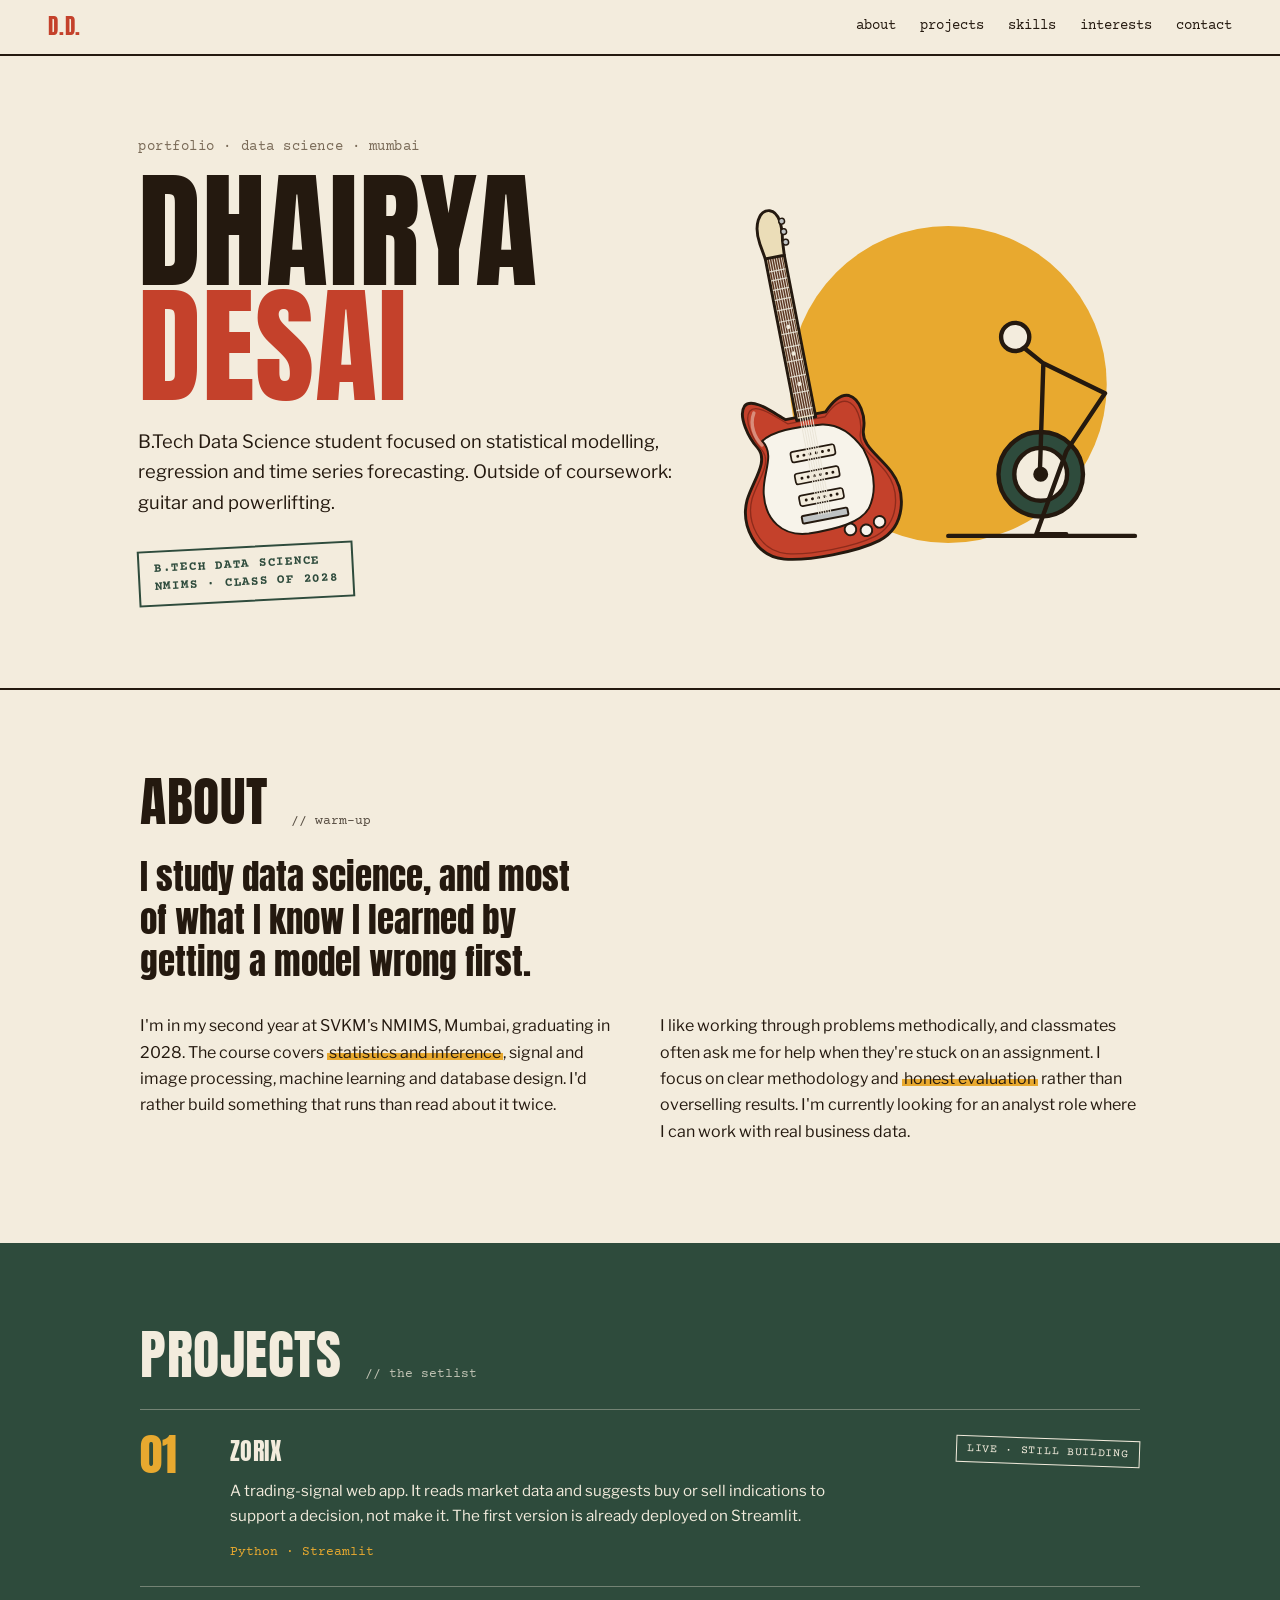
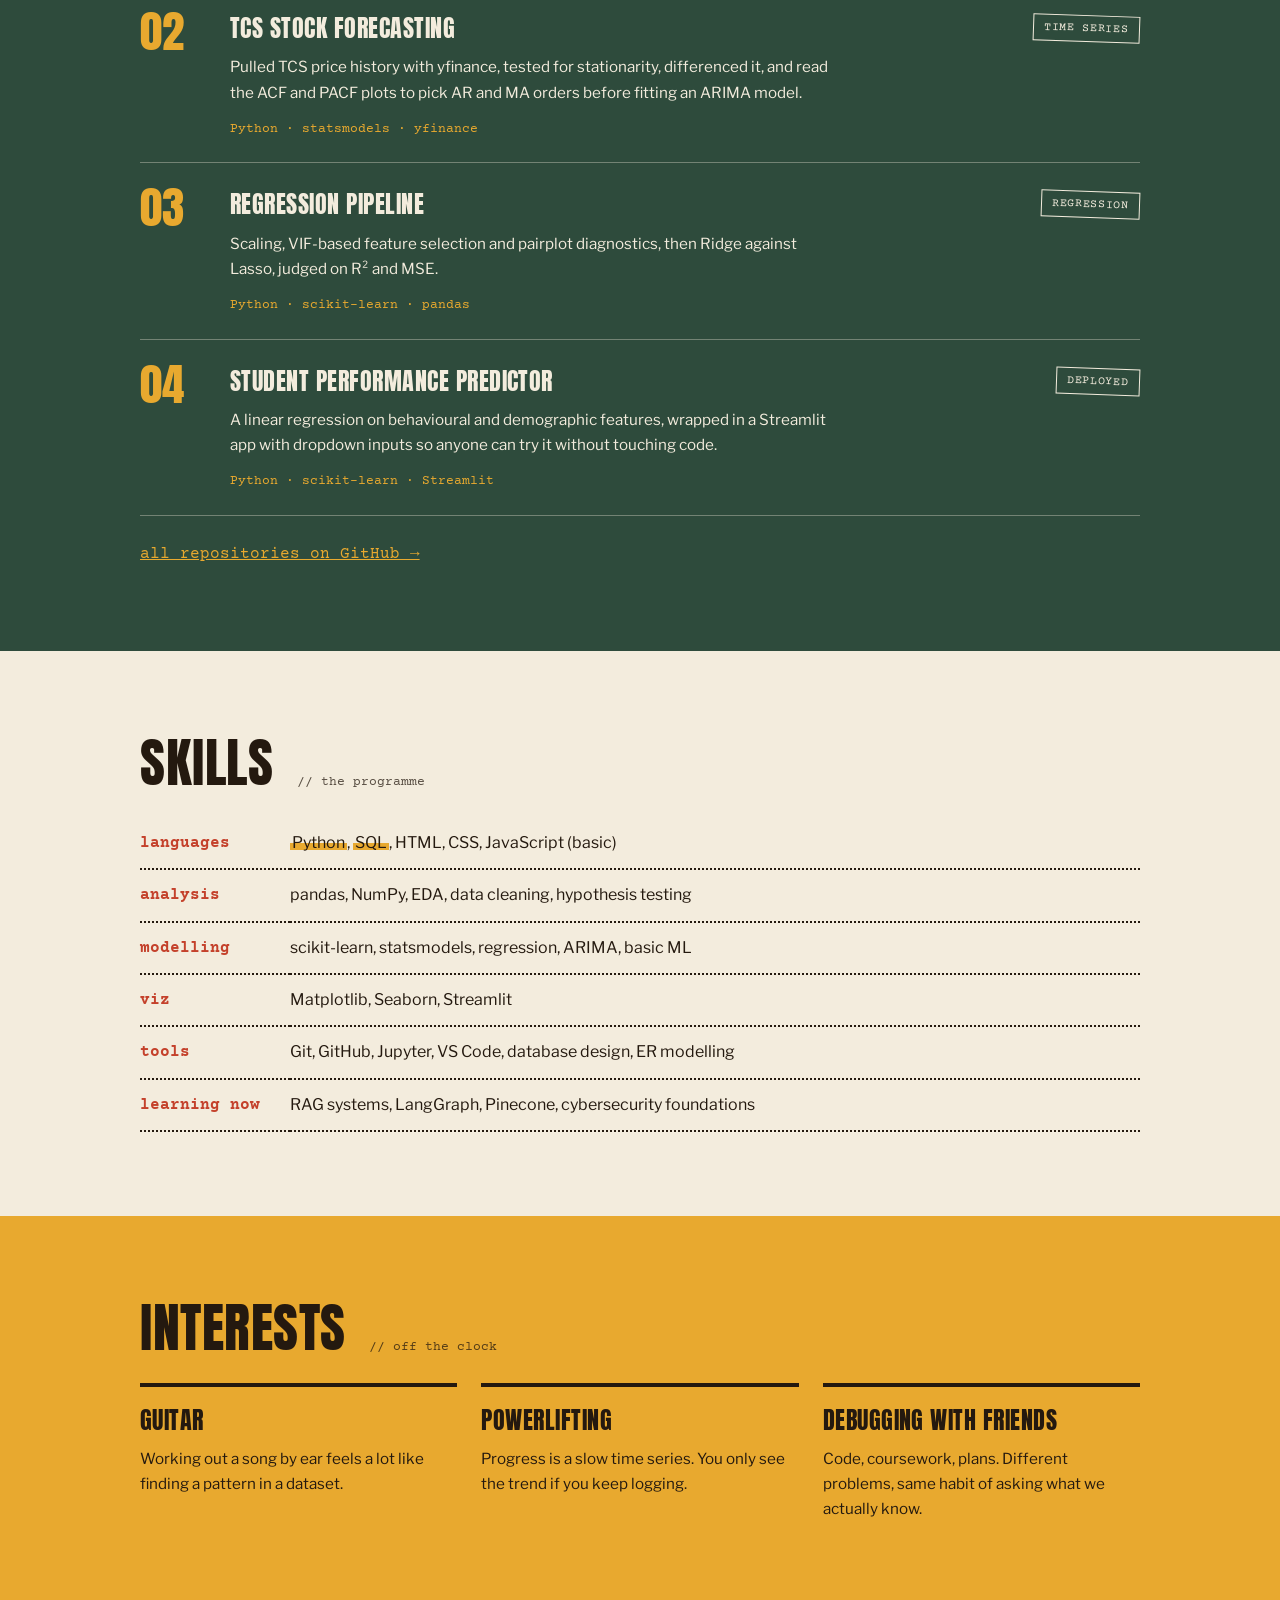
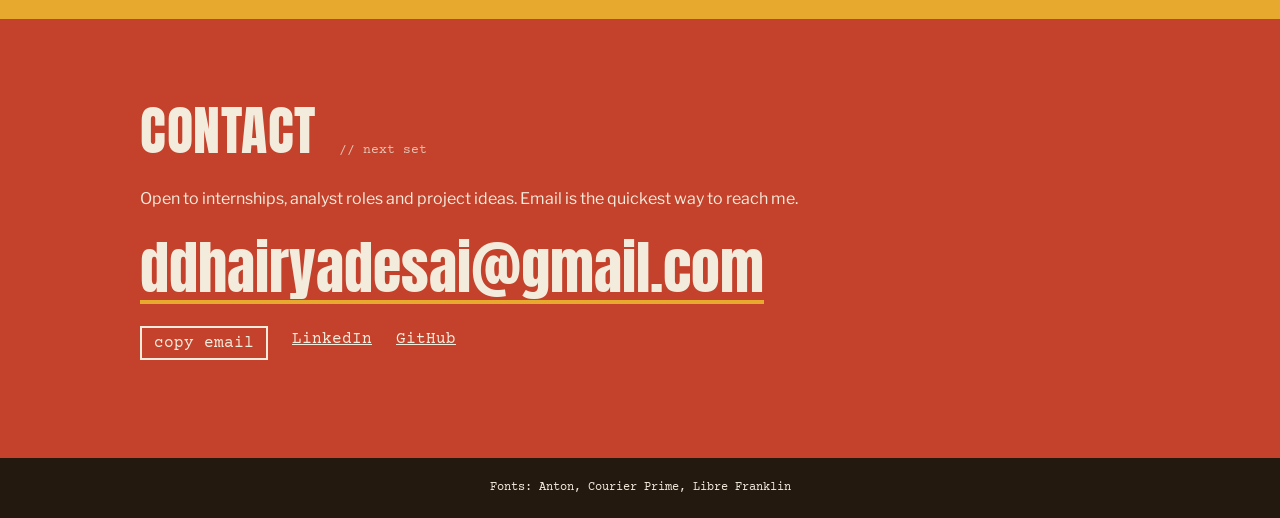
==== index.html @ fc38d4dc "Rename to index.html" ====
<!DOCTYPE html>
<html lang="en">

<head>
  <meta charset="UTF-8">
  <meta name="viewport" content="width=device-width, initial-scale=1.0">
  <title>Dhairya Desai — Data Science Portfolio</title>
  <meta name="description" content="Portfolio of Dhairya Desai, B.Tech Data Science student at NMIMS Mumbai.">
  <link rel="preconnect" href="https://fonts.googleapis.com">
  <link rel="preconnect" href="https://fonts.gstatic.com" crossorigin>
  <link
    href="https://fonts.googleapis.com/css2?family=Anton&family=Courier+Prime:wght@400;700&family=Libre+Franklin:wght@400;500;600&display=swap"
    rel="stylesheet">
  <link rel="stylesheet" href="style.css">
</head>

<body>

  <nav class="nav">
    <a class="mark" href="#top">D.D.</a>
    <div>
      <a href="#about">about</a>
      <a href="#projects">projects</a>
      <a href="#skills">skills</a>
      <a href="#interests">interests</a>
      <a href="#contact">contact</a>
    </div>
  </nav>

  <header class="hero" id="top">
    <div class="hero-text">
      <p class="kicker">portfolio · data science · mumbai</p>
      <h1>Dhairya<br><span>Desai</span></h1>
      <p class="intro">B.Tech Data Science student focused on statistical modelling, regression and time series
        forecasting. Outside of coursework: guitar and powerlifting.</p>
      <p class="stamp">B.Tech Data Science<br>NMIMS · Class of 2028</p>
    </div>

    <svg class="art" viewBox="0 0 460 440" role="img"
      aria-label="Illustration of a red and white electric guitar and a lifter at the start of a deadlift">
      <circle cx="240" cy="230" r="180" fill="#E8A92F" />
      <g transform="translate(108 420) rotate(-11) scale(.55)" stroke="#24190F" stroke-width="6" stroke-linejoin="round"
        stroke-linecap="round">
        <path id="body" fill="#C4412B"
          d="M-42 -286C-62 -302 -100 -346 -120 -330C-138 -312 -124 -262 -110 -240C-92 -208 -132 -176 -152 -138C-174 -92 -160 -22 -100 -4C-50 10 50 10 100 -4C160 -22 174 -92 152 -138C134 -176 100 -204 112 -236C122 -262 116 -300 96 -310C78 -318 56 -300 42 -286Z" />
        <path fill="none" stroke="#8E2B1B" stroke-width="3" transform="translate(0 -150) scale(.93) translate(0 150)"
          d="M-42 -286C-62 -302 -100 -346 -120 -330C-138 -312 -124 -262 -110 -240C-92 -208 -132 -176 -152 -138C-174 -92 -160 -22 -100 -4C-50 10 50 10 100 -4C160 -22 174 -92 152 -138C134 -176 100 -204 112 -236C122 -262 116 -300 96 -310C78 -318 56 -300 42 -286Z" />
        <path fill="none" stroke="#F3ECDD" stroke-opacity=".45" stroke-width="7"
          d="M-104 -312C-118 -290 -112 -262 -100 -244" />
        <path fill="#F7F3EA" stroke-width="4"
          d="M-98 -252C-72 -268 -30 -268 30 -262C66 -256 90 -226 104 -196C116 -156 118 -110 92 -74C70 -48 20 -44 -40 -46C-96 -50 -122 -92 -116 -142C-112 -186 -76 -216 -98 -252Z" />
        <g fill="#F3ECDD" stroke-width="3.5">
          <rect x="-46" y="-218" width="92" height="22" rx="5" />
          <rect x="-46" y="-172" width="92" height="22" rx="5" />
          <rect x="-46" y="-126" width="92" height="22" rx="5" />
        </g>
        <g fill="#24190F" stroke="none">
          <circle cx="-32" cy="-207" r="3" />
          <circle cx="-19" cy="-207" r="3" />
          <circle cx="-6" cy="-207" r="3" />
          <circle cx="7" cy="-207" r="3" />
          <circle cx="20" cy="-207" r="3" />
          <circle cx="33" cy="-207" r="3" />
          <circle cx="-32" cy="-161" r="3" />
          <circle cx="-19" cy="-161" r="3" />
          <circle cx="-6" cy="-161" r="3" />
          <circle cx="7" cy="-161" r="3" />
          <circle cx="20" cy="-161" r="3" />
          <circle cx="33" cy="-161" r="3" />
          <circle cx="-32" cy="-115" r="3" />
          <circle cx="-19" cy="-115" r="3" />
          <circle cx="-6" cy="-115" r="3" />
          <circle cx="7" cy="-115" r="3" />
          <circle cx="20" cy="-115" r="3" />
          <circle cx="33" cy="-115" r="3" />
        </g>
        <rect x="-48" y="-84" width="96" height="16" rx="3" fill="#BFC3C4" stroke-width="4" />
        <rect x="-20" y="-620" width="40" height="340" fill="#EBDDB8" />
        <rect x="-16" y="-618" width="32" height="332" fill="#5A3420" stroke="none" />
        <path stroke="#D8D2C4" stroke-width="2.5"
          d="M-16 -300H16M-16 -336H16M-16 -370H16M-16 -402H16M-16 -432H16M-16 -460H16M-16 -486H16M-16 -510H16M-16 -532H16M-16 -553H16M-16 -573H16M-16 -592H16" />
        <g fill="#F3ECDD" stroke="none">
          <circle cx="0" cy="-353" r="4.5" />
          <circle cx="0" cy="-417" r="4.5" />
          <circle cx="0" cy="-473" r="4.5" />
        </g>
        <path stroke="#E9E4D6" stroke-width="1.8"
          d="M-12 -620V-80M-7 -620V-80M-2 -620V-80M3 -620V-80M8 -620V-80M13 -620V-80" />
        <path fill="#EBDDB8" d="M-20 -620L-25 -652C-31 -692 -14 -722 8 -716C26 -710 28 -680 22 -650L20 -620Z" />
        <g fill="#BFC3C4" stroke-width="3">
          <circle cx="28" cy="-646" r="6" />
          <circle cx="28" cy="-668" r="6" />
          <circle cx="28" cy="-690" r="6" />
          <circle cx="-30" cy="-660" r="0" />
        </g>
        <g fill="#F7F3EA" stroke-width="4">
          <circle cx="46" cy="-38" r="12" />
          <circle cx="78" cy="-30" r="12" />
          <circle cx="108" cy="-42" r="12" />
        </g>
      </g>
      <g fill="none" stroke="#24190F" stroke-width="5" stroke-linecap="round" stroke-linejoin="round">
        <path d="M240 402H452" />
        <circle cx="345" cy="332" r="48" fill="#2E4B3C" />
        <circle cx="345" cy="332" r="30" fill="#F3ECDD" />
        <circle cx="345" cy="332" r="6" fill="#24190F" />
        <circle cx="316" cy="176" r="16" fill="#F3ECDD" />
        <path d="M328 190L348 206M348 206L418 240M418 240L374 306L340 400M348 206L344 332M340 400H374" />
      </g>
    </svg>
  </header>

  <section class="block about" id="about">
    <div class="in">
      <h2>About <small>// warm-up</small></h2>
      <p class="big">I study data science, and most of what I know I learned by getting a model wrong first.</p>
      <div class="cols">
        <p>I'm in my second year at SVKM's NMIMS, Mumbai, graduating in 2028. The course covers <mark>statistics and
            inference</mark>, signal and image processing, machine learning and database design. I'd rather build
          something that runs than read about it twice.</p>
        <p>I like working through problems methodically, and classmates often ask me for help when they're stuck on an
          assignment. I focus on clear methodology and <mark>honest evaluation</mark> rather than overselling results.
          I'm currently looking for an analyst role where I can work with real business data.</p>
      </div>
    </div>
  </section>

  <section class="block projects" id="projects">
    <div class="in">
      <h2>Projects <small>// the setlist</small></h2>
      <ol class="tracks">
        <li>
          <span class="no">01</span>
          <div>
            <h3>Zorix</h3>
            <p>A trading-signal web app. It reads market data and suggests buy or sell indications to support a
              decision, not make it. The first version is already deployed on Streamlit.</p>
            <p class="stk">Python · Streamlit</p>
          </div>
          <span class="tag">live · still building</span>
        </li>
        <li>
          <span class="no">02</span>
          <div>
            <h3>TCS stock forecasting</h3>
            <p>Pulled TCS price history with yfinance, tested for stationarity, differenced it, and read the ACF and
              PACF plots to pick AR and MA orders before fitting an ARIMA model.</p>
            <p class="stk">Python · statsmodels · yfinance</p>
          </div>
          <span class="tag">time series</span>
        </li>
        <li>
          <span class="no">03</span>
          <div>
            <h3>Regression pipeline</h3>
            <p>Scaling, VIF-based feature selection and pairplot diagnostics, then Ridge against Lasso, judged on R² and
              MSE.</p>
            <p class="stk">Python · scikit-learn · pandas</p>
          </div>
          <span class="tag">regression</span>
        </li>
        <li>
          <span class="no">04</span>
          <div>
            <h3>Student performance predictor</h3>
            <p>A linear regression on behavioural and demographic features, wrapped in a Streamlit app with dropdown
              inputs so anyone can try it without touching code.</p>
            <p class="stk">Python · scikit-learn · Streamlit</p>
          </div>
          <span class="tag">deployed</span>
        </li>
      </ol>
      <a class="more" href="https://github.com/dhairya27805" target="_blank" rel="noopener">all repositories on GitHub
        →</a>
    </div>
  </section>

  <section class="block skills" id="skills">
    <div class="in">
      <h2>Skills <small>// the programme</small></h2>
      <dl>
        <dt>languages</dt>
        <dd><mark>Python</mark>, <mark>SQL</mark>, HTML, CSS, JavaScript (basic)</dd>
        <dt>analysis</dt>
        <dd>pandas, NumPy, EDA, data cleaning, hypothesis testing</dd>
        <dt>modelling</dt>
        <dd>scikit-learn, statsmodels, regression, ARIMA, basic ML</dd>
        <dt>viz</dt>
        <dd>Matplotlib, Seaborn, Streamlit</dd>
        <dt>tools</dt>
        <dd>Git, GitHub, Jupyter, VS Code, database design, ER modelling</dd>
        <dt>learning now</dt>
        <dd>RAG systems, LangGraph, Pinecone, cybersecurity foundations</dd>
      </dl>
    </div>
  </section>

  <section class="block interests" id="interests">
    <div class="in">
      <h2>Interests <small>// off the clock</small></h2>
      <div class="trio">
        <article>
          <h3>Guitar</h3>
          <p>Working out a song by ear feels a lot like finding a pattern in a dataset.</p>
        </article>
        <article>
          <h3>Powerlifting</h3>
          <p>Progress is a slow time series. You only see the trend if you keep logging.</p>
        </article>
        <article>
          <h3>Debugging with friends</h3>
          <p>Code, coursework, plans. Different problems, same habit of asking what we actually know.</p>
        </article>
      </div>
    </div>
  </section>

  <section class="block contact" id="contact">
    <div class="in">
      <h2>Contact <small>// next set</small></h2>
      <p>Open to internships, analyst roles and project ideas. Email is the quickest way to reach me.</p>
      <a class="mail" href="mailto:ddhairyadesai@gmail.com">ddhairyadesai@gmail.com</a>
      <p class="others">
        <button id="copy" type="button">copy email</button>
        <a href="https://www.linkedin.com/in/dhairya-desai-7a50421b4/" target="_blank" rel="noopener">LinkedIn</a>
        <a href="https://github.com/dhairya27805" target="_blank" rel="noopener">GitHub</a>
      </p>
    </div>
  </section>

  <footer>Fonts: Anton, Courier Prime, Libre Franklin</footer>

  <script>
    // number keys jump to sections
    const ids = ['about', 'projects', 'skills', 'interests', 'contact'];
    addEventListener('keydown', e => {
      if (e.ctrlKey || e.metaKey || e.altKey) return;
      const i = parseInt(e.key, 10) - 1;
      if (ids[i]) document.getElementById(ids[i]).scrollIntoView({ behavior: 'smooth' });
    });
    // copy email
    const btn = document.getElementById('copy');
    btn.addEventListener('click', () => {
      navigator.clipboard.writeText('ddhairyadesai@gmail.com').then(() => {
        btn.textContent = 'copied';
        setTimeout(() => btn.textContent = 'copy email', 1600);
      });
    });
  </script>
</body>

</html>
---- style.css ----
:root{
  --cream:#F3ECDD;
  --ink:#24190F;
  --rust:#C4412B;
  --mustard:#E8A92F;
  --forest:#2E4B3C;
  --dim:#7A6B58;
  --display:'Anton',Impact,sans-serif;
  --mono:'Courier Prime',ui-monospace,Menlo,monospace;
  --sans:'Libre Franklin',system-ui,sans-serif;
}

*{box-sizing:border-box;}
html{scroll-behavior:smooth;scroll-padding-top:56px;}
body{margin:0;background:var(--cream);color:var(--ink);font-family:var(--sans);line-height:1.65;-webkit-font-smoothing:antialiased;}
::selection{background:var(--rust);color:var(--cream);}
a{color:inherit;}
:focus-visible{outline:3px solid var(--rust);outline-offset:3px;}
p{margin:0 0 14px;}

/* nav */
.nav{
  position:sticky;top:0;z-index:10;display:flex;justify-content:space-between;align-items:center;gap:14px;
  padding:10px clamp(16px,5vw,48px);background:var(--cream);border-bottom:2px solid var(--ink);
  font-family:var(--mono);font-size:.9rem;
}
.nav a{text-decoration:none;margin-left:16px;}
.nav a:hover{color:var(--rust);text-decoration:underline;text-underline-offset:5px;text-decoration-thickness:2px;}
.nav .mark{margin:0;font-family:var(--display);font-size:1.3rem;letter-spacing:.04em;color:var(--rust);}

/* hero */
.hero{
  max-width:1100px;margin:0 auto;padding:clamp(36px,7vw,80px) clamp(16px,5vw,48px) clamp(40px,7vw,72px);
  display:grid;grid-template-columns:1.15fr .85fr;gap:clamp(20px,4vw,56px);align-items:center;
}
.kicker{font-family:var(--mono);font-size:.85rem;color:var(--dim);letter-spacing:.04em;}
h1{font-family:var(--display);font-weight:400;font-size:clamp(3.6rem,12vw,8rem);line-height:.9;text-transform:uppercase;margin:0 0 24px;letter-spacing:.005em;}
h1 span{color:var(--rust);}
.intro{font-size:1.15rem;max-width:44ch;}
.stamp{
  display:inline-block;margin-top:14px;padding:8px 14px;transform:rotate(-3deg);
  border:2px solid var(--forest);color:var(--forest);font-family:var(--mono);font-weight:700;font-size:.8rem;line-height:1.4;text-transform:uppercase;letter-spacing:.06em;
}
.art{width:100%;max-width:460px;height:auto;justify-self:center;}

/* blocks */
.block{padding:clamp(44px,7vw,84px) clamp(16px,5vw,48px);}
.in{max-width:1000px;margin:0 auto;}
h2{font-family:var(--display);font-weight:400;font-size:clamp(2.2rem,6vw,3.4rem);line-height:1;text-transform:uppercase;margin:0 0 28px;letter-spacing:.01em;}
h2 small{font-family:var(--mono);font-size:.8rem;letter-spacing:0;text-transform:none;margin-left:10px;opacity:.75;}
h3{font-family:var(--display);font-weight:400;font-size:1.5rem;text-transform:uppercase;margin:0 0 6px;letter-spacing:.02em;}
mark{background:linear-gradient(transparent 52%,var(--mustard) 52%,var(--mustard) 90%,transparent 90%);color:inherit;padding:0 2px;}

.about{border-top:2px solid var(--ink);}
.big{font-family:var(--display);font-size:clamp(1.5rem,3.6vw,2.2rem);line-height:1.2;max-width:26ch;margin-bottom:30px;text-transform:none;}
.cols{display:grid;grid-template-columns:1fr 1fr;gap:0 40px;}

/* projects: forest block */
.projects{background:var(--forest);color:var(--cream);}
.projects mark{color:var(--ink);}
.tracks{list-style:none;margin:0 0 24px;padding:0;}
.tracks li{
  display:grid;grid-template-columns:70px 1fr auto;gap:8px 20px;align-items:start;
  padding:22px 0;border-top:1px solid rgba(243,236,221,.35);
}
.tracks li:last-child{border-bottom:1px solid rgba(243,236,221,.35);}
.no{font-family:var(--display);font-size:2.8rem;line-height:1;color:var(--mustard);}
.tracks p{font-size:.95rem;max-width:60ch;}
.stk{font-family:var(--mono);font-size:.82rem !important;color:var(--mustard);margin:0 !important;}
.tag{
  font-family:var(--mono);font-size:.72rem;text-transform:uppercase;letter-spacing:.06em;white-space:nowrap;
  border:1.5px solid var(--cream);padding:3px 10px;transform:rotate(2deg);margin-top:6px;
}
.more{font-family:var(--mono);color:var(--mustard);}

/* skills */
dl{display:grid;grid-template-columns:150px 1fr;margin:0;}
dt,dd{margin:0;padding:12px 0;border-bottom:2px dotted var(--ink);}
dt{font-family:var(--mono);font-weight:700;color:var(--rust);}

/* interests: mustard block */
.interests{background:var(--mustard);}
.trio{display:grid;grid-template-columns:repeat(3,1fr);gap:24px;}
.trio article{padding-top:14px;border-top:4px solid var(--ink);}
.trio p{font-size:.95rem;}

/* contact: rust block */
.contact{background:var(--rust);color:var(--cream);}
.mail{
  display:inline-block;font-family:var(--display);font-size:clamp(1.5rem,5.6vw,3.6rem);line-height:1.1;
  text-decoration:none;word-break:break-all;border-bottom:4px solid var(--mustard);margin:10px 0 22px;
}
.mail:hover{background:var(--mustard);color:var(--ink);}
.others{display:flex;flex-wrap:wrap;gap:8px 24px;font-family:var(--mono);}
#copy{font:inherit;color:inherit;background:none;border:2px solid var(--cream);padding:2px 12px;cursor:pointer;}
#copy:hover{background:var(--cream);color:var(--rust);}

footer{background:var(--ink);color:var(--cream);text-align:center;padding:20px 16px;font-family:var(--mono);font-size:.75rem;}

@media (prefers-reduced-motion:reduce){html{scroll-behavior:auto;}}

/* phone and tablet: one column, no sideways scroll */
@media (max-width:820px){
  .hero{grid-template-columns:1fr;}
  .art{max-width:340px;}
  .cols,.trio{grid-template-columns:1fr;}
  .tracks li{grid-template-columns:52px 1fr;}
  .tracks .tag{grid-column:2;justify-self:start;}
  dl{grid-template-columns:1fr;}
  dt{border-bottom:0;padding-bottom:0;}
  .nav div a:nth-child(n+4){display:none;}
  h2 small{display:block;margin:6px 0 0;}
}
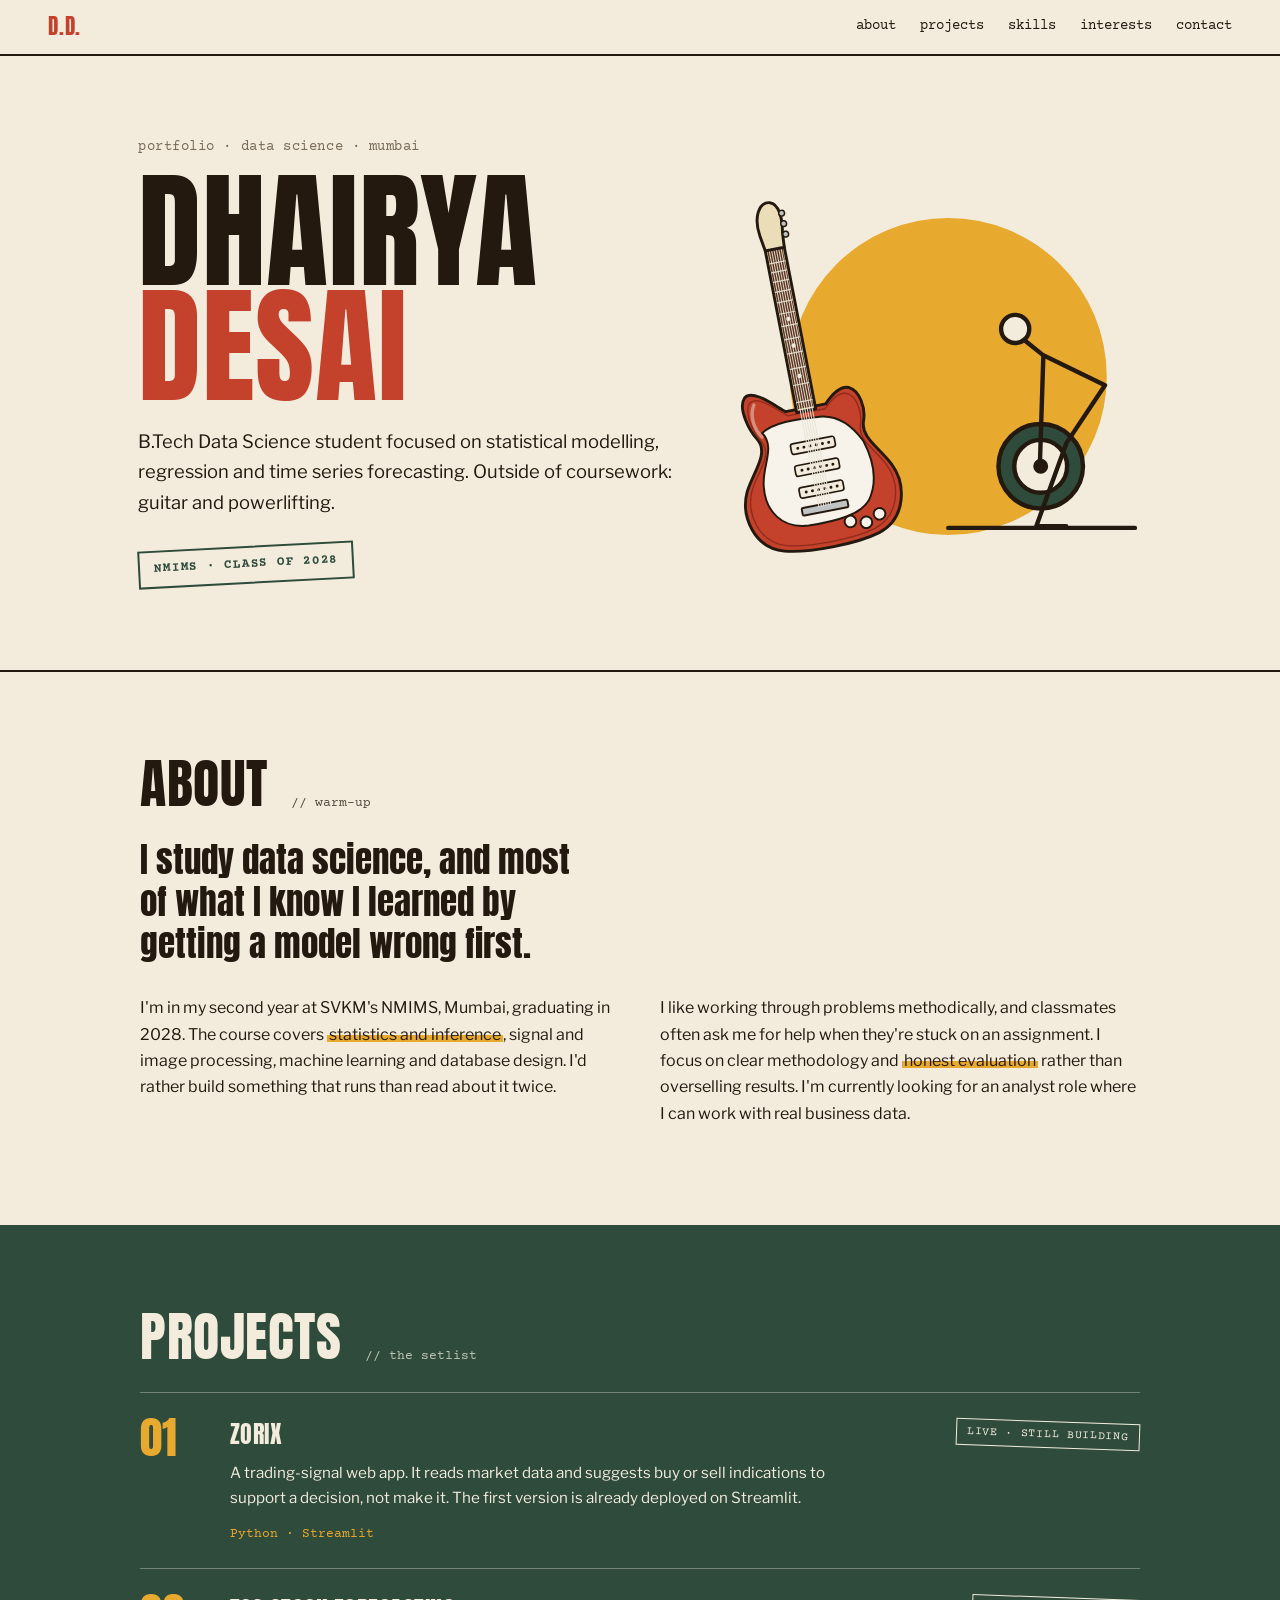
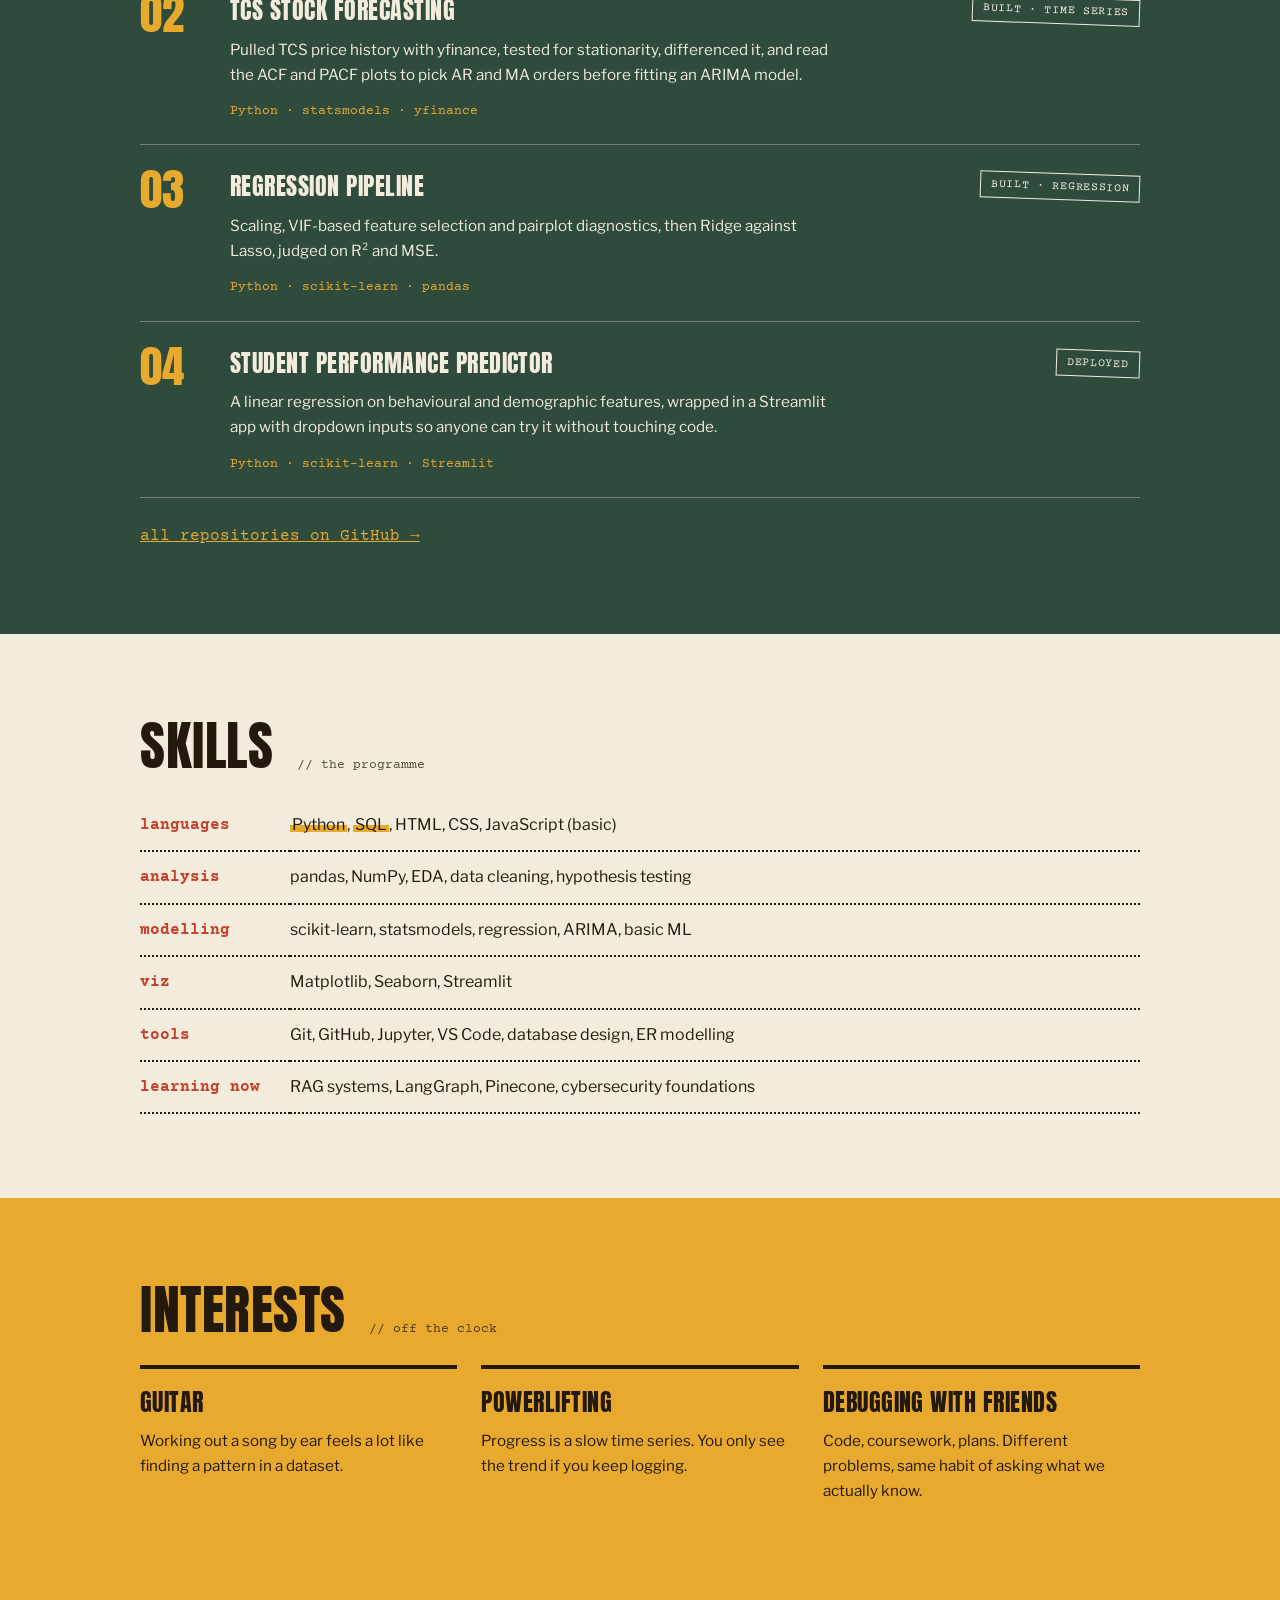
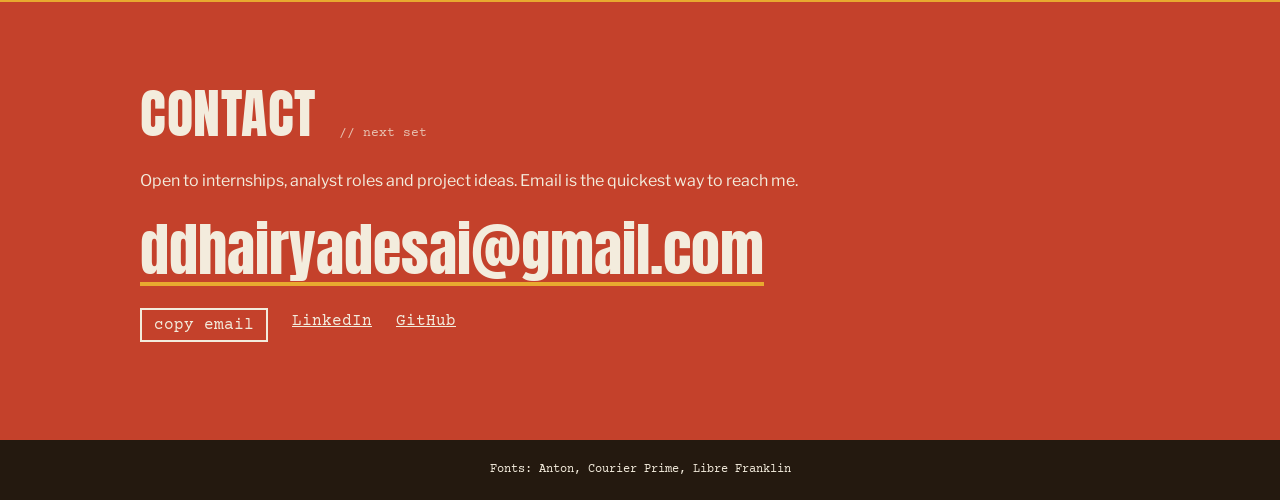
==== commit 17e3f896: "fix repeated text and project status" ====
--- a/index.html
+++ b/index.html
@@ -33,7 +33,7 @@
       <h1>Dhairya<br><span>Desai</span></h1>
       <p class="intro">B.Tech Data Science student focused on statistical modelling, regression and time series
         forecasting. Outside of coursework: guitar and powerlifting.</p>
-      <p class="stamp">B.Tech Data Science<br>NMIMS · Class of 2028</p>
+      <p class="stamp">NMIMS · Class of 2028</p>
     </div>
 
     <svg class="art" viewBox="0 0 460 440" role="img"
@@ -147,7 +147,7 @@
               PACF plots to pick AR and MA orders before fitting an ARIMA model.</p>
             <p class="stk">Python · statsmodels · yfinance</p>
           </div>
-          <span class="tag">time series</span>
+          <span class="tag">built · time series</span>
         </li>
         <li>
           <span class="no">03</span>
@@ -157,7 +157,7 @@
               MSE.</p>
             <p class="stk">Python · scikit-learn · pandas</p>
           </div>
-          <span class="tag">regression</span>
+          <span class="tag">built · regression</span>
         </li>
         <li>
           <span class="no">04</span>
